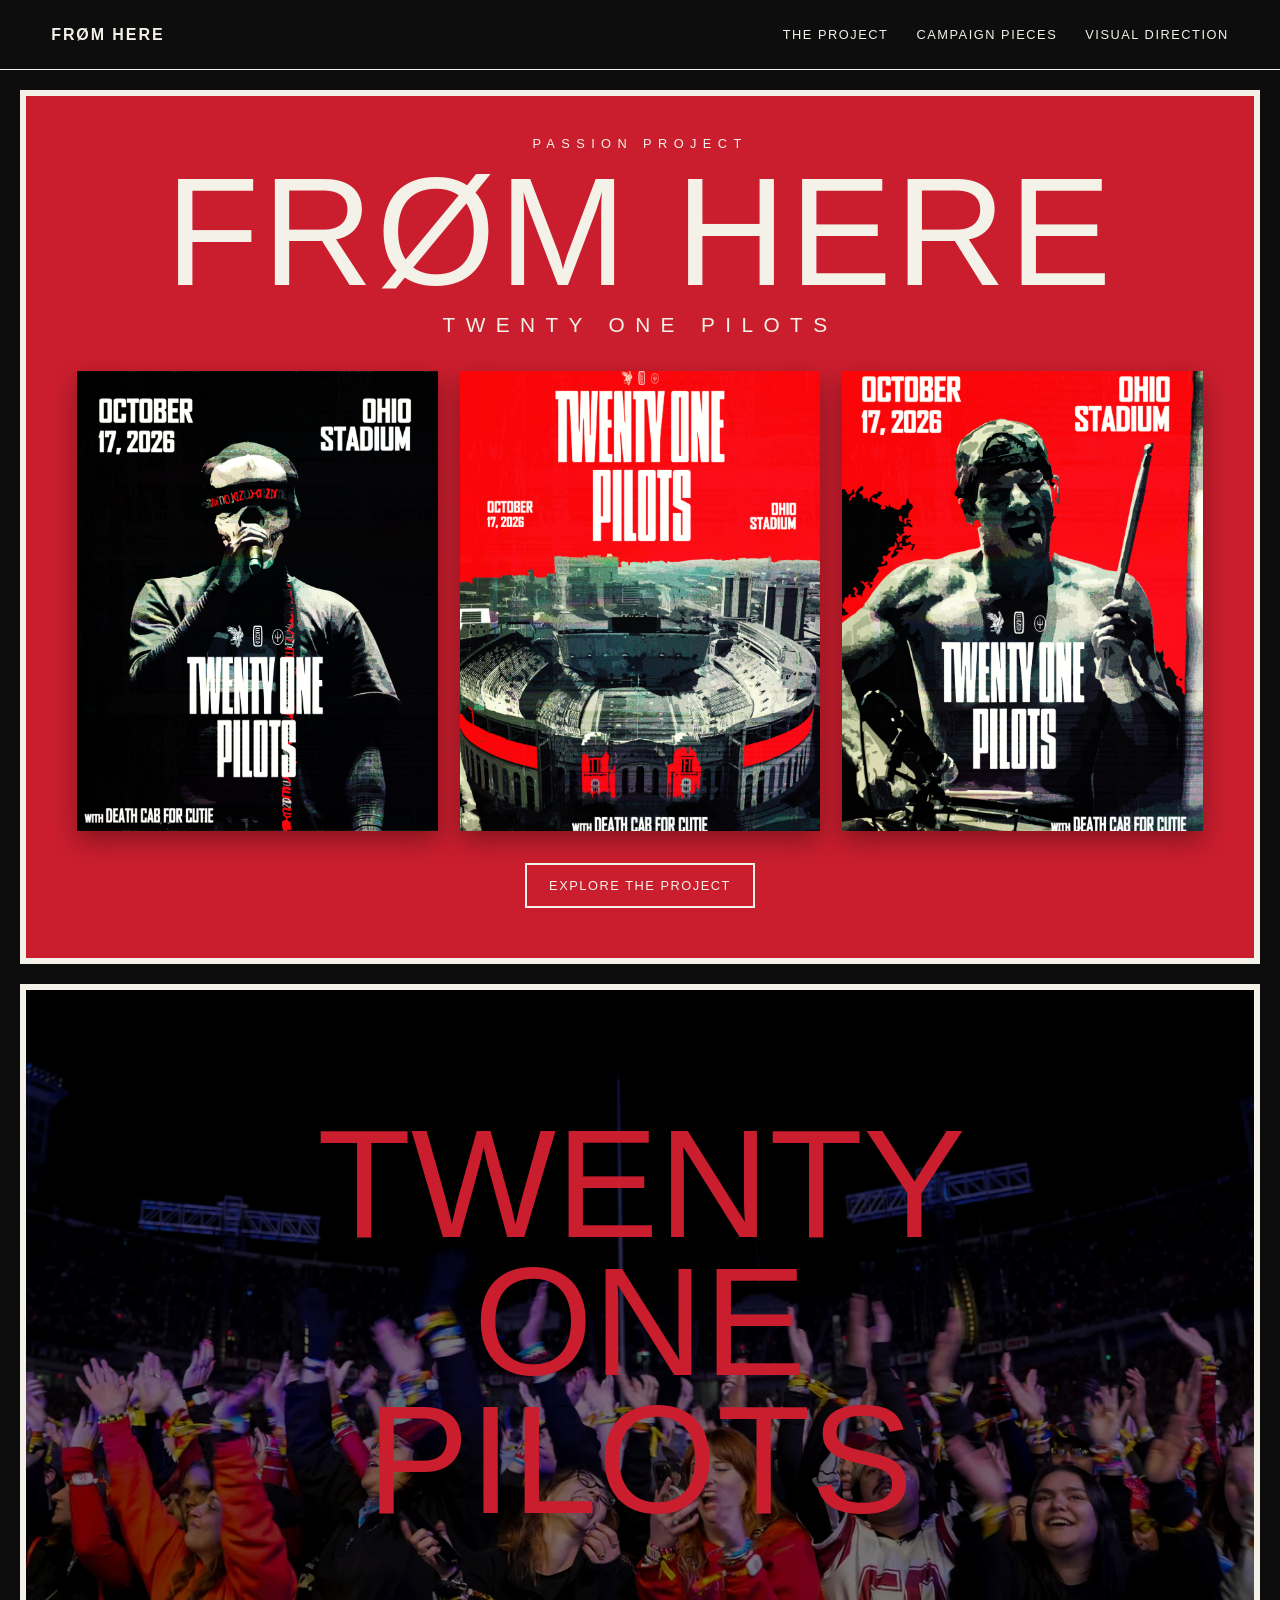
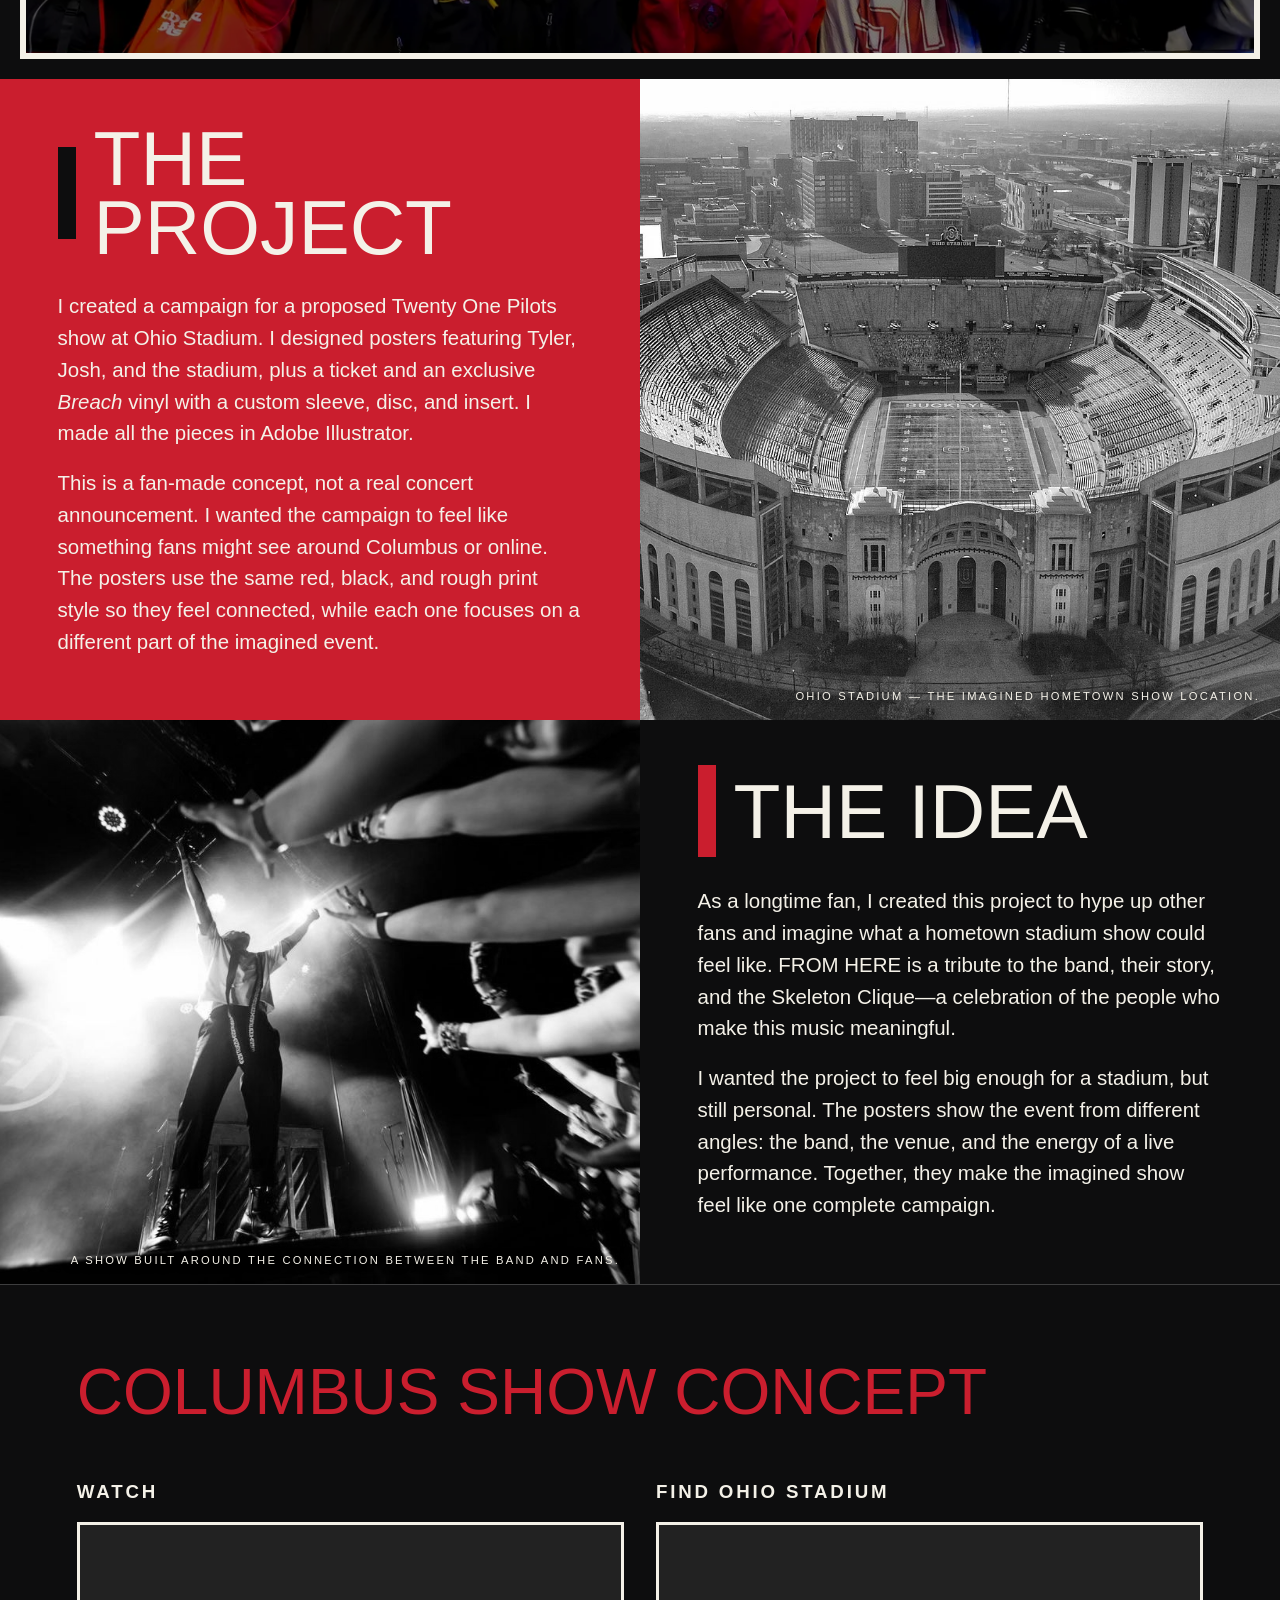
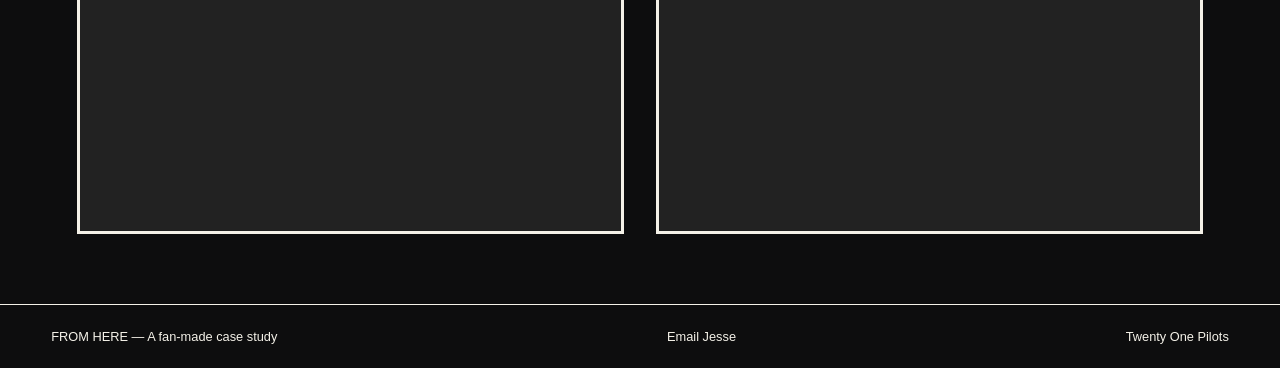
==== index.html @ 06adb89f "FIRST DRAFT" ====
<!DOCTYPE html>
<html lang="en">
<head>
  <meta charset="UTF-8">
  <meta name="viewport" content="width=device-width, initial-scale=1.0">
  <title>FROM HERE | The Project</title>
  <link rel="stylesheet" href="style.css">
  <script src="script.js" defer></script>
</head>

<body>
  <header class="site-header">
    <a class="small-logo" href="index.html">FRØM HERE</a>

    <button class="menu-button" aria-expanded="false" aria-controls="main-nav">
      Menu
    </button>

    <nav id="main-nav" class="main-nav" aria-label="Main navigation">
      <a href="index.html" aria-current="page">The Project</a>
      <a href="page2.html">Campaign Pieces</a>
      <a href="page3.html">Visual Direction</a>
    </nav>
  </header>

  <main>
    <section class="hero framed-section">
      <p class="eyebrow">Passion Project</p>
      <h1>FRØM HERE</h1>
      <p class="hero-subtitle">TWENTY ONE PILOTS</p>

      <div class="poster-row">
        <img src="TY final edit).png"
             alt="Red and black concert poster featuring Tyler Joseph">
        <img src="OHIO (final edit).png"
             alt="Concert poster featuring Ohio Stadium">
        <img src="JOSH (final edit) (2).png"
             alt="Dark concert poster featuring a live performer">
      </div>

      <a class="button-link" href="#project">Explore the project</a>
    </section>

    <section class="band-banner" aria-label="Twenty One Pilots concert crowd">
      <img src="OH Web Page 1.webp"
           alt="Black-and-white photo of fans at a Twenty One Pilots concert">
      <h2>TWENTY ONE<br>PILOTS</h2>
    </section>

    <section class="project-section" id="project">
      <div class="project-copy">
        <h2><span></span>The Project</h2>
        <p>
          I created a campaign for a proposed Twenty One Pilots show at Ohio
          Stadium. I designed posters featuring Tyler, Josh, and the stadium,
          plus a ticket and an exclusive <em>Breach</em> vinyl with a custom
          sleeve, disc, and insert. I made all the pieces in Adobe Illustrator.
        </p>
        <p>
          This is a fan-made concept, not a real concert announcement. I wanted
          the campaign to feel like something fans might see around Columbus
          or online. The posters use the same red, black, and rough print style
          so they feel connected, while each one focuses on a different part of
          the imagined event.
        </p>
      </div>

      <figure class="stadium-image">
        <img src="Ohio Stadium.webp"
             alt="Aerial view of Ohio Stadium and the surrounding city">
        <figcaption>Ohio Stadium — the imagined hometown show location.</figcaption>
      </figure>
    </section>

    <section class="idea-section">
      <figure class="idea-image">
        <img src="NYC Concert.jpg"
             alt="Twenty One Pilots performing onstage in front of fans">
        <figcaption>A show built around the connection between the band and fans.</figcaption>
      </figure>

      <div class="idea-copy">
        <h2><span></span>The Idea</h2>
        <p>
          As a longtime fan, I created this project to hype up other fans and
          imagine what a hometown stadium show could feel like. FROM HERE is a
          tribute to the band, their story, and the Skeleton Clique—a celebration
          of the people who make this music meaningful.
        </p>
        <p>
          I wanted the project to feel big enough for a stadium, but still
          personal. The posters show the event from different angles: the band,
          the venue, and the energy of a live performance. Together, they make
          the imagined show feel like one complete campaign.
        </p>
      </div>
    </section>

    <section class="media-section">
      <h2>Columbus Show Concept</h2>

      <div class="media-grid">
        <div>
          <h3>Watch</h3>
          <div class="video-frame">
            <iframe
              src="https://www.youtube-nocookie.com/embed/m0BFZkPsoWY"
              title="Twenty One Pilots - Drag Path official video"
              allow="accelerometer; autoplay; clipboard-write; encrypted-media; gyroscope; picture-in-picture"
              allowfullscreen>
            </iframe>
          </div>
        </div>

        <div>
          <h3>Find Ohio Stadium</h3>
          <div class="map-frame">
            <iframe
              src="https://www.google.com/maps?q=Ohio+Stadium,+411+Woody+Hayes+Drive,+Columbus,+OH+43210&output=embed"
              title="Map showing Ohio Stadium in Columbus, Ohio"
              loading="lazy">
            </iframe>
          </div>
        </div>
      </div>
    </section>
  </main>

  <footer class="site-footer">
    <span>FROM HERE — A fan-made case study</span>
    <a href="mailto:jcn_designs@gmail.com">Email Jesse</a>
    <a href="https://www.twentyonepilots.com/" target="_blank" rel="noopener">
      Twenty One Pilots
    </a>
  </footer>
</body>
</html>
---- style.css ----
:root {
  --red: #ca1e2e;
  --black: #0d0d0e;
  --cream: #f4f1e8;
}

* {
  box-sizing: border-box;
}

html {
  scroll-behavior: smooth;
}

body {
  margin: 0;
  background: var(--black);
  color: var(--cream);
  font-family: Arial, Helvetica, sans-serif;
}

img {
  display: block;
  width: 100%;
}

.site-header {
  min-height: 70px;
  padding: 16px 4%;
  display: flex;
  align-items: center;
  justify-content: space-between;
  gap: 24px;
  background: var(--black);
  border-bottom: 1px solid var(--cream);
}

.small-logo,
.main-nav a {
  color: var(--cream);
  text-decoration: none;
  text-transform: uppercase;
  letter-spacing: 0.12em;
  font-size: 0.8rem;
}

.small-logo {
  font-weight: 800;
  font-size: 1rem;
}

.main-nav {
  display: flex;
  gap: 28px;
}

.main-nav a:hover,
.site-footer a:hover {
  color: var(--red);
}

.menu-button {
  display: none;
}

.framed-section {
  margin: 20px;
  border: 6px solid var(--cream);
}

.hero {
  min-height: 90vh;
  padding: 40px 4% 50px;
  background: var(--red);
  text-align: center;
}

.eyebrow {
  margin: 0 0 12px;
  letter-spacing: 0.5em;
  text-transform: uppercase;
  font-size: 0.8rem;
}

.hero h1,
.band-banner h2,
.project-copy h2,
.idea-copy h2 {
  font-family: Impact, "Arial Narrow", sans-serif;
  font-weight: 400;
  text-transform: uppercase;
  line-height: 0.9;
}

.hero h1 {
  margin: 0;
  font-size: clamp(4rem, 12vw, 10rem);
  letter-spacing: 0.02em;
}

.hero-subtitle {
  margin: 12px 0 34px;
  letter-spacing: 0.5em;
  font-size: clamp(0.8rem, 2vw, 1.3rem);
}

.poster-row {
  display: grid;
  grid-template-columns: repeat(3, 1fr);
  gap: 22px;
  max-width: 1400px;
  margin: 0 auto 32px;
}

.poster-row img {
  height: min(52vw, 460px);
  object-fit: cover;
  box-shadow: 0 10px 24px #0005;
}

.button-link {
  display: inline-block;
  padding: 13px 22px;
  border: 2px solid var(--cream);
  color: var(--cream);
  text-decoration: none;
  text-transform: uppercase;
  letter-spacing: 0.12em;
  font-size: 0.8rem;
}

.button-link:hover {
  background: var(--cream);
  color: var(--black);
}

.band-banner {
  height: 75vh;
  min-height: 420px;
  position: relative;
  overflow: hidden;
  border: 6px solid var(--cream);
  margin: 20px;
}

.band-banner img {
  height: 100%;
  object-fit: cover;
  filter: brightness(0.5);
}

.band-banner h2 {
  position: absolute;
  inset: 50% auto auto 50%;
  transform: translate(-50%, -50%);
  margin: 0;
  color: var(--red);
  text-align: center;
  font-size: clamp(4rem, 12vw, 11rem);
}

.project-section,
.idea-section {
  display: grid;
  grid-template-columns: 1fr 1fr;
  min-height: 520px;
}

.project-section {
  background: var(--red);
}

.project-copy,
.idea-copy {
  display: flex;
  flex-direction: column;
  justify-content: center;
  padding: 7% 9%;
}

.project-copy h2,
.idea-copy h2 {
  display: flex;
  align-items: center;
  gap: 18px;
  margin: 0 0 28px;
  font-size: clamp(3rem, 6vw, 6rem);
}

.project-copy h2 span,
.idea-copy h2 span {
  display: inline-block;
  width: 18px;
  height: 1.2em;
  flex: 0 0 18px;
  background: var(--black);
}

.idea-copy h2 span {
  background: var(--red);
}

.project-copy p,
.idea-copy p {
  max-width: 620px;
  margin: 0 0 18px;
  font-size: clamp(1rem, 1.6vw, 1.35rem);
  line-height: 1.55;
}

.stadium-image,
.idea-image {
  margin: 0;
  min-height: 520px;
  position: relative;
}

.stadium-image img,
.idea-image img {
  height: 100%;
  min-height: 520px;
  object-fit: cover;
  filter: grayscale(100%);
}

.stadium-image figcaption,
.idea-image figcaption {
  position: absolute;
  right: 20px;
  bottom: 18px;
  left: 20px;
  text-align: right;
  font-size: 0.7rem;
  letter-spacing: 0.2em;
  text-transform: uppercase;
  text-shadow: 0 1px 8px #000;
}

.idea-section {
  background: var(--black);
}

.media-section {
  padding: 70px 6%;
  background: var(--black);
  border-top: 1px solid #ffffff33;
}

.media-section h2 {
  margin: 0 0 34px;
  color: var(--red);
  font-family: Impact, "Arial Narrow", sans-serif;
  font-size: clamp(2.5rem, 5vw, 4.5rem);
  font-weight: 400;
  text-transform: uppercase;
}

.media-grid {
  display: grid;
  grid-template-columns: 1fr 1fr;
  gap: 32px;
}

.media-grid h3 {
  text-transform: uppercase;
  letter-spacing: 0.15em;
}

.video-frame,
.map-frame {
  aspect-ratio: 16 / 9;
  border: 3px solid var(--cream);
  background: #222;
}

.video-frame iframe,
.map-frame iframe {
  width: 100%;
  height: 100%;
  border: 0;
}

.site-footer {
  display: flex;
  flex-wrap: wrap;
  justify-content: space-between;
  gap: 18px;
  padding: 24px 4%;
  border-top: 1px solid var(--cream);
  font-size: 0.8rem;
}

.site-footer a {
  color: var(--cream);
  text-decoration: none;
}

@media (max-width: 700px) {
  .site-header {
    position: relative;
    flex-wrap: wrap;
  }

  .menu-button {
    display: block;
    padding: 8px 12px;
    background: transparent;
    border: 1px solid var(--cream);
    color: var(--cream);
    text-transform: uppercase;
  }

  .main-nav {
    display: none;
    width: 100%;
    flex-direction: column;
    gap: 16px;
    padding: 12px 0;
  }

  .main-nav.is-open {
    display: flex;
  }

  .poster-row {
    grid-template-columns: 1fr;
    max-width: 400px;
  }

  .poster-row img {
    height: auto;
    aspect-ratio: 0.72;
  }

  .project-section,
  .idea-section,
  .media-grid {
    grid-template-columns: 1fr;
  }

  .project-copy,
  .idea-copy {
    padding: 48px 8%;
  }

  .stadium-image,
  .idea-image,
  .stadium-image img,
  .idea-image img {
    min-height: 340px;
  }

  .idea-image {
    order: 2;
  }

  .idea-copy {
    order: 1;
  }

  .band-banner {
    height: 55vh;
    min-height: 320px;
  }

  .site-footer {
    flex-direction: column;
  }
}
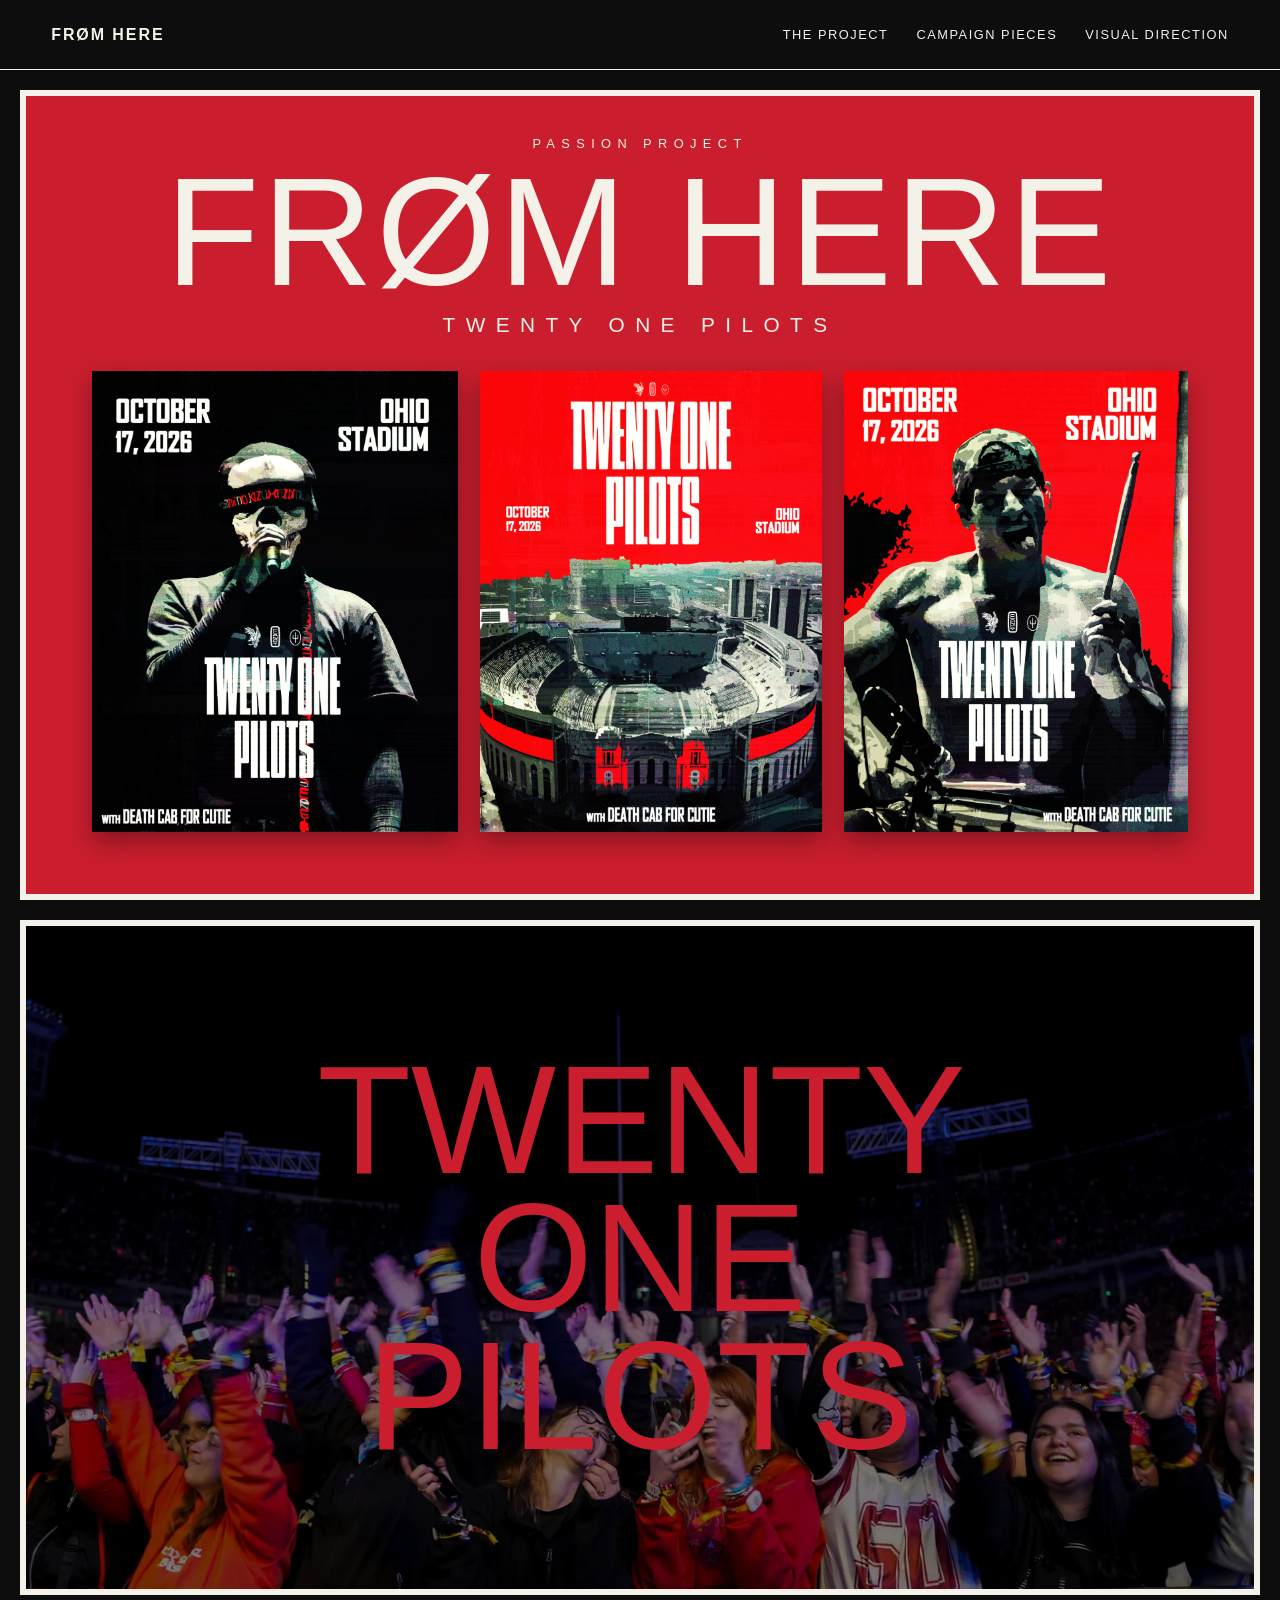
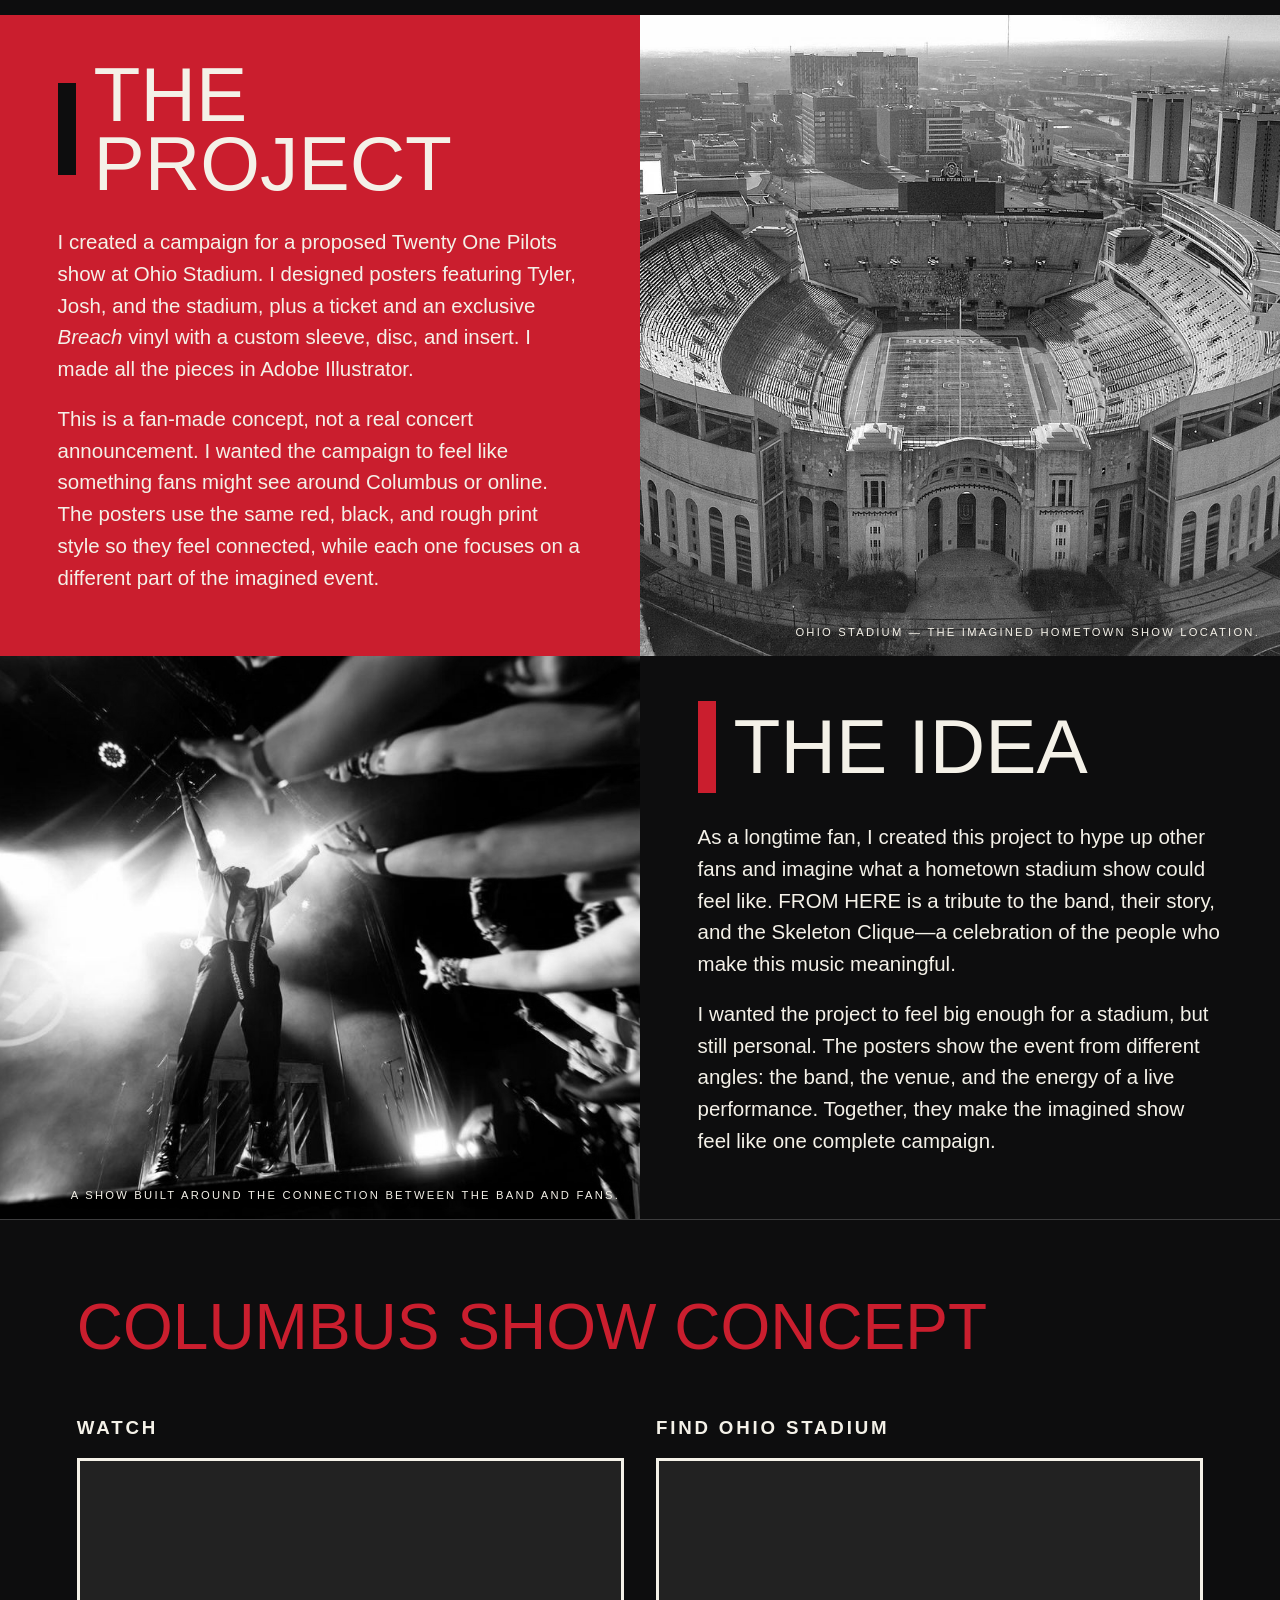
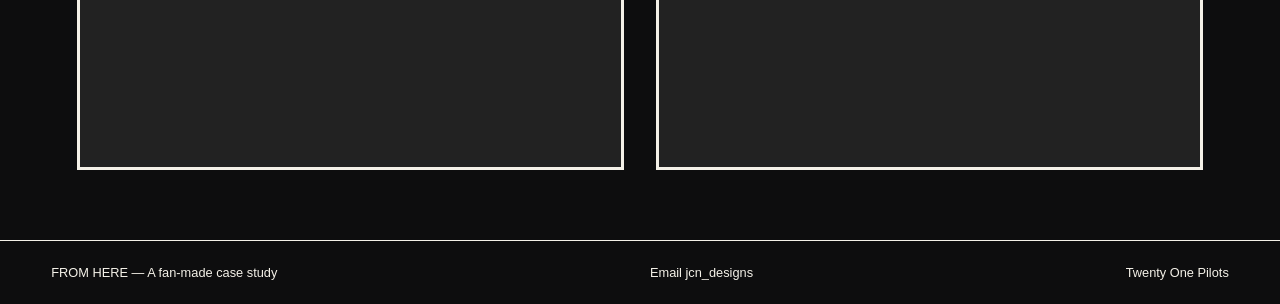
==== commit cbf591aa: "Draft 2" ====
--- a/index.html
+++ b/index.html
@@ -12,7 +12,12 @@
   <header class="site-header">
     <a class="small-logo" href="index.html">FRØM HERE</a>
 
-    <button class="menu-button" aria-expanded="false" aria-controls="main-nav">
+    <button
+      class="menu-button"
+      aria-expanded="false"
+      aria-controls="main-nav"
+      type="button"
+    >
       Menu
     </button>
 
@@ -30,20 +35,26 @@
       <p class="hero-subtitle">TWENTY ONE PILOTS</p>
 
       <div class="poster-row">
-        <img src="TY final edit).png"
-             alt="Red and black concert poster featuring Tyler Joseph">
-        <img src="OHIO (final edit).png"
-             alt="Concert poster featuring Ohio Stadium">
-        <img src="JOSH (final edit) (2).png"
-             alt="Dark concert poster featuring a live performer">
+        <img
+          src="TY final edit).png"
+          alt="Red and black concert poster featuring Tyler Joseph"
+        >
+        <img
+          src="OHIO (final edit).png"
+          alt="Concert poster featuring Ohio Stadium"
+        >
+        <img
+          src="JOSH (final edit) (2).png"
+          alt="Dark concert poster featuring a live performer"
+        >
       </div>
-
-      <a class="button-link" href="#project">Explore the project</a>
     </section>
 
     <section class="band-banner" aria-label="Twenty One Pilots concert crowd">
-      <img src="OH Web Page 1.webp"
-           alt="Black-and-white photo of fans at a Twenty One Pilots concert">
+      <img
+        src="OH Web Page 1.webp"
+        alt="Fans raising their hands at a Twenty One Pilots concert"
+      >
       <h2>TWENTY ONE<br>PILOTS</h2>
     </section>
 
@@ -66,17 +77,25 @@
       </div>
 
       <figure class="stadium-image">
-        <img src="Ohio Stadium.webp"
-             alt="Aerial view of Ohio Stadium and the surrounding city">
-        <figcaption>Ohio Stadium — the imagined hometown show location.</figcaption>
+        <img
+          src="Ohio Stadium.webp"
+          alt="Aerial view of Ohio Stadium and the surrounding city"
+        >
+        <figcaption>
+          Ohio Stadium — the imagined hometown show location.
+        </figcaption>
       </figure>
     </section>
 
     <section class="idea-section">
       <figure class="idea-image">
-        <img src="NYC Concert.jpg"
-             alt="Twenty One Pilots performing onstage in front of fans">
-        <figcaption>A show built around the connection between the band and fans.</figcaption>
+        <img
+          src="NYC Concert.jpg"
+          alt="Twenty One Pilots performing onstage in front of fans"
+        >
+        <figcaption>
+          A show built around the connection between the band and fans.
+        </figcaption>
       </figure>
 
       <div class="idea-copy">
@@ -104,11 +123,11 @@
           <h3>Watch</h3>
           <div class="video-frame">
             <iframe
-              src="https://www.youtube-nocookie.com/embed/m0BFZkPsoWY"
-              title="Twenty One Pilots - Drag Path official video"
+              src="https://www.youtube.com/watch?v=a5i-KdUQ47o"
+              title="Twenty One Pilots - Next Semester official video"
               allow="accelerometer; autoplay; clipboard-write; encrypted-media; gyroscope; picture-in-picture"
-              allowfullscreen>
-            </iframe>
+              allowfullscreen
+            ></iframe>
           </div>
         </div>
 
@@ -118,8 +137,8 @@
             <iframe
               src="https://www.google.com/maps?q=Ohio+Stadium,+411+Woody+Hayes+Drive,+Columbus,+OH+43210&output=embed"
               title="Map showing Ohio Stadium in Columbus, Ohio"
-              loading="lazy">
-            </iframe>
+              loading="lazy"
+            ></iframe>
           </div>
         </div>
       </div>
@@ -128,11 +147,14 @@
 
   <footer class="site-footer">
     <span>FROM HERE — A fan-made case study</span>
-    <a href="mailto:jcn_designs@gmail.com">Email Jesse</a>
-    <a href="https://www.twentyonepilots.com/" target="_blank" rel="noopener">
+    <a href="mailto:jcn_designs@gmail.com">Email jcn_designs</a>
+    <a
+      href="https://www.twentyonepilots.com/"
+      target="_blank"
+      rel="noopener"
+    >
       Twenty One Pilots
     </a>
   </footer>
 </body>
-</html>
-
+</html>
--- a/style.css
+++ b/style.css
@@ -322,21 +322,13 @@
     display: flex;
   }
 
-  .poster-row {
-    grid-template-columns: 1fr;
-    max-width: 400px;
-  }
-
-  .poster-row img {
-    height: auto;
-    aspect-ratio: 0.72;
-  }
-
+  
   .project-section,
   .idea-section,
   .media-grid {
     grid-template-columns: 1fr;
   }
+
 
   .project-copy,
   .idea-copy {
@@ -368,6 +360,34 @@
   }
 }
 
-
-
-
+.poster-row {
+  display: flex;
+  justify-content: center;
+  align-items: flex-start;
+  gap: 22px;
+  width: calc(100% - 80px);
+  max-width: 1500px;
+  margin: 0 auto;
+}
+
+.poster-row img {
+  display: block;
+  height: clamp(400px, 36vw, 570px);
+  width: auto;
+  max-width: 100%;
+  object-fit: contain;
+  object-position: center;
+}
+
+@media (max-width: 800px) {
+  .poster-row {
+    flex-direction: column;
+    align-items: center;
+  }
+
+  .poster-row img {
+    width: min(100%, 420px);
+    height: auto;
+  }
+}
+
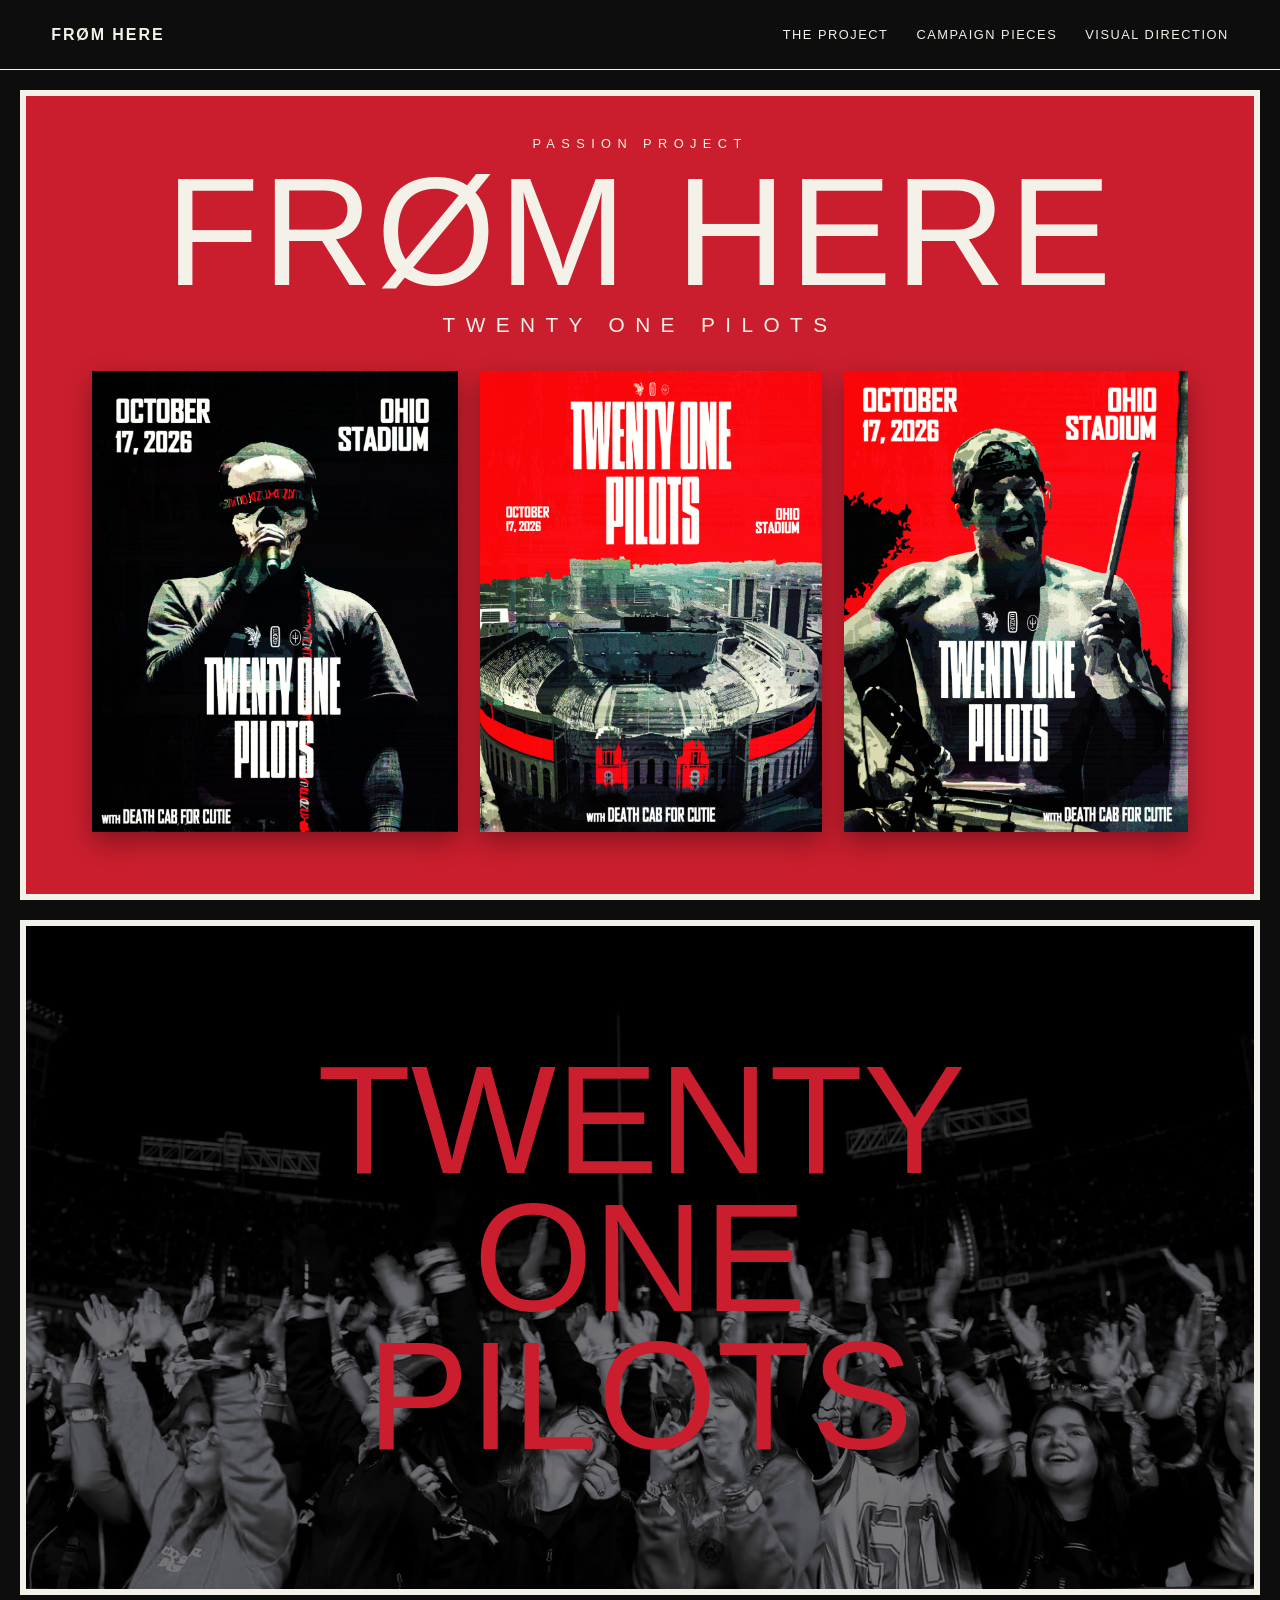
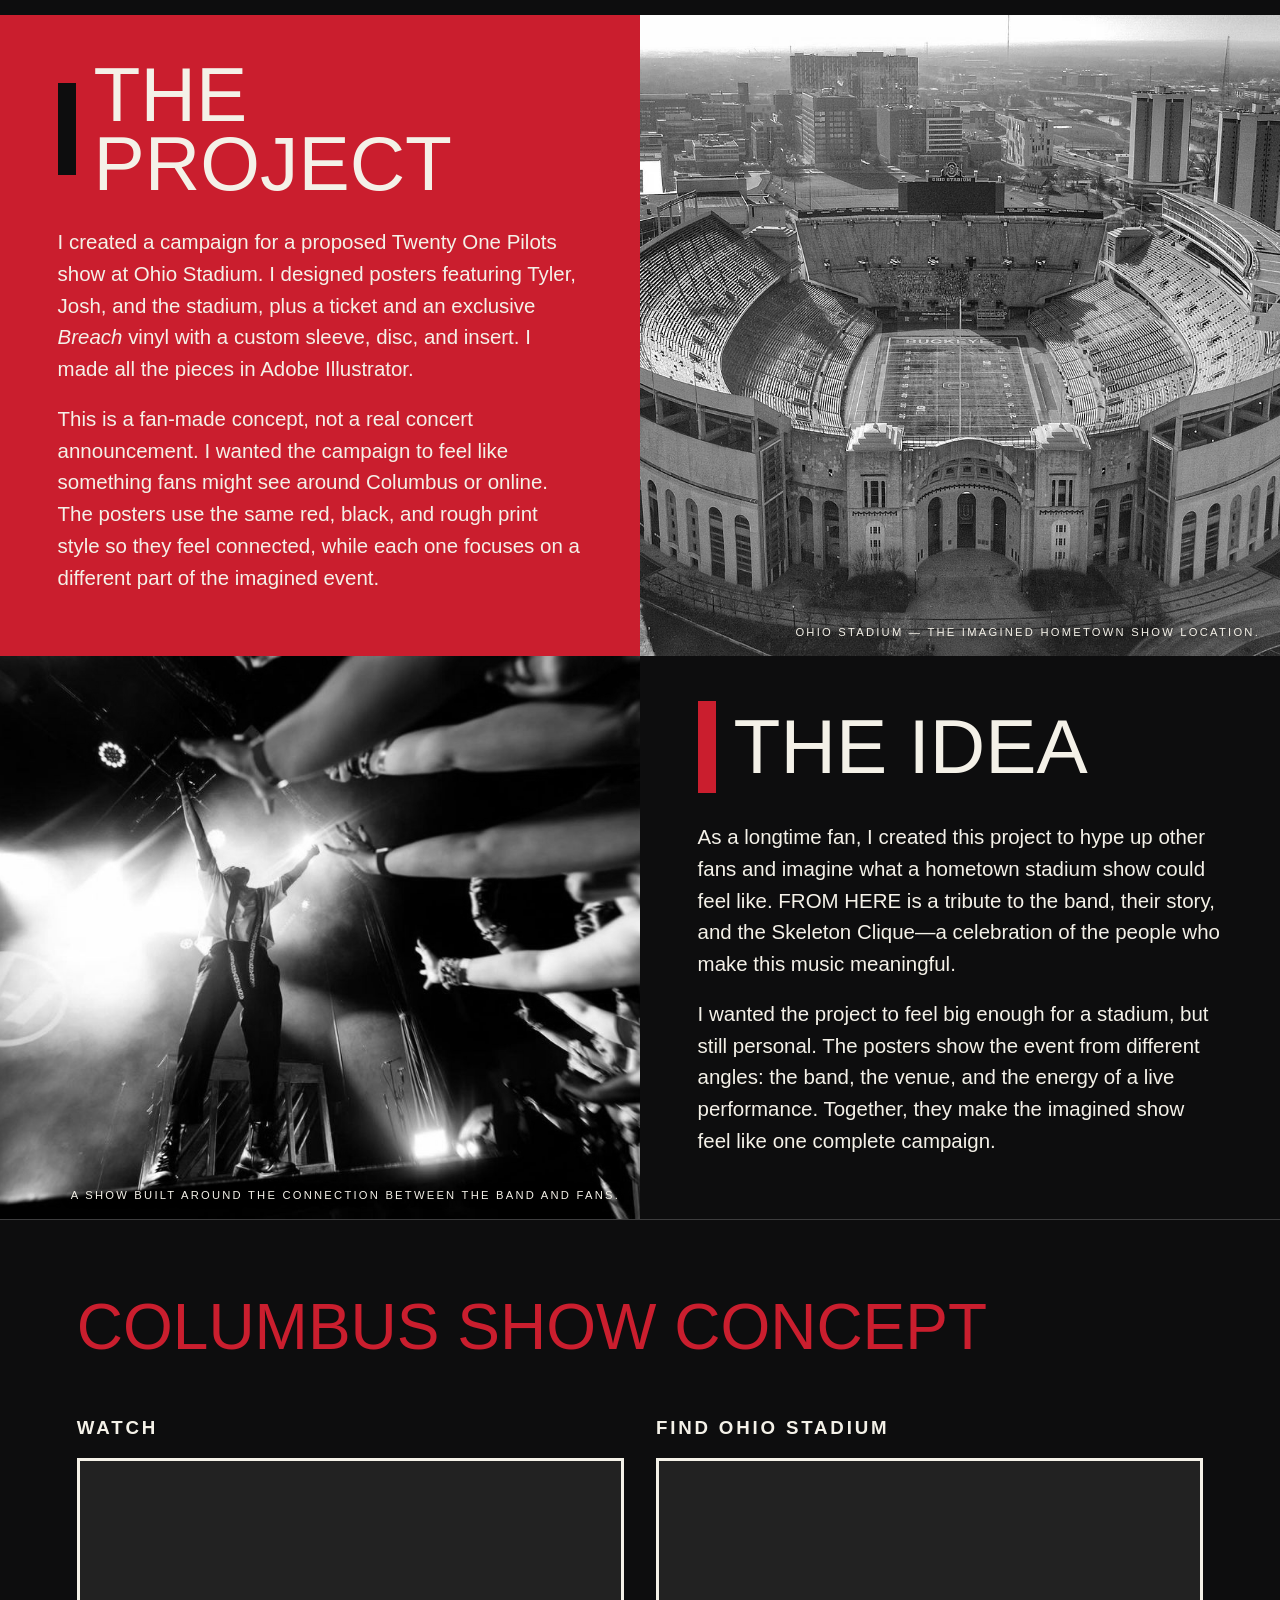
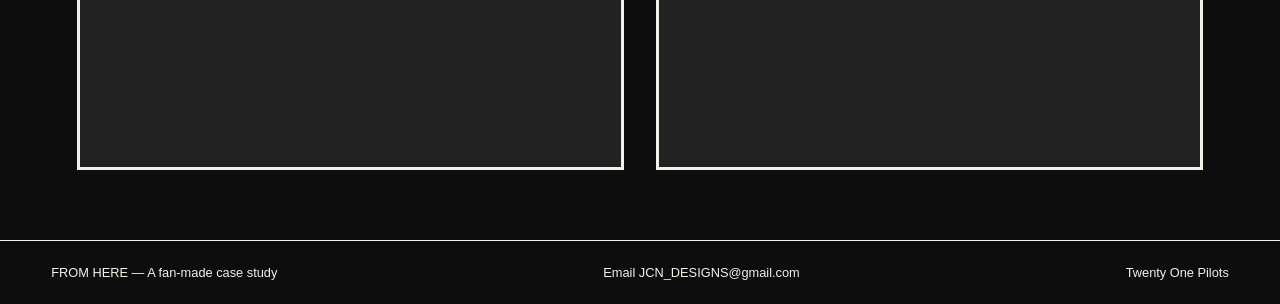
==== commit 01a5f6cd: "FINAL DRAFT" ====
--- a/index.html
+++ b/index.html
@@ -52,7 +52,7 @@
 
     <section class="band-banner" aria-label="Twenty One Pilots concert crowd">
       <img
-        src="OH Web Page 1.webp"
+        src="OH Web Page 1.jpg"
         alt="Fans raising their hands at a Twenty One Pilots concert"
       >
       <h2>TWENTY ONE<br>PILOTS</h2>
@@ -123,9 +123,10 @@
           <h3>Watch</h3>
           <div class="video-frame">
             <iframe
-              src="https://www.youtube.com/watch?v=a5i-KdUQ47o"
-              title="Twenty One Pilots - Next Semester official video"
-              allow="accelerometer; autoplay; clipboard-write; encrypted-media; gyroscope; picture-in-picture"
+              src="https://www.youtube-nocookie.com/embed/a5i-KdUQ47o"
+              title="Twenty One Pilots - Next Semester (Official Video)"
+              referrerpolicy="strict-origin-when-cross-origin"
+              allow="accelerometer; autoplay; clipboard-write; encrypted-media; gyroscope; picture-in-picture; web-share"
               allowfullscreen
             ></iframe>
           </div>
@@ -147,7 +148,7 @@
 
   <footer class="site-footer">
     <span>FROM HERE — A fan-made case study</span>
-    <a href="mailto:jcn_designs@gmail.com">Email jcn_designs</a>
+    <a href="mailto:jcn_designs@gmail.com">Email JCN_DESIGNS@gmail.com</a>
     <a
       href="https://www.twentyonepilots.com/"
       target="_blank"
--- a/style.css
+++ b/style.css
@@ -391,3 +391,29 @@
   }
 }
 
+.poster-row img,
+.band-banner img,
+.stadium-image img,
+.idea-image img {
+  transition: transform 250ms ease, filter 250ms ease;
+  transform-origin: center;
+}
+
+@media (hover: hover) {
+  .poster-row img:hover,
+  .band-banner img:hover,
+  .stadium-image img:hover,
+  .idea-image img:hover {
+    transform: translateY(-6px) scale(1.02);
+    filter: drop-shadow(0 12px 12px rgba(0, 0, 0, 0.3));
+  }
+}
+
+@media (prefers-reduced-motion: reduce) {
+  .poster-row img,
+  .band-banner img,
+  .stadium-image img,
+  .idea-image img {
+    transition: none;
+  }
+}
